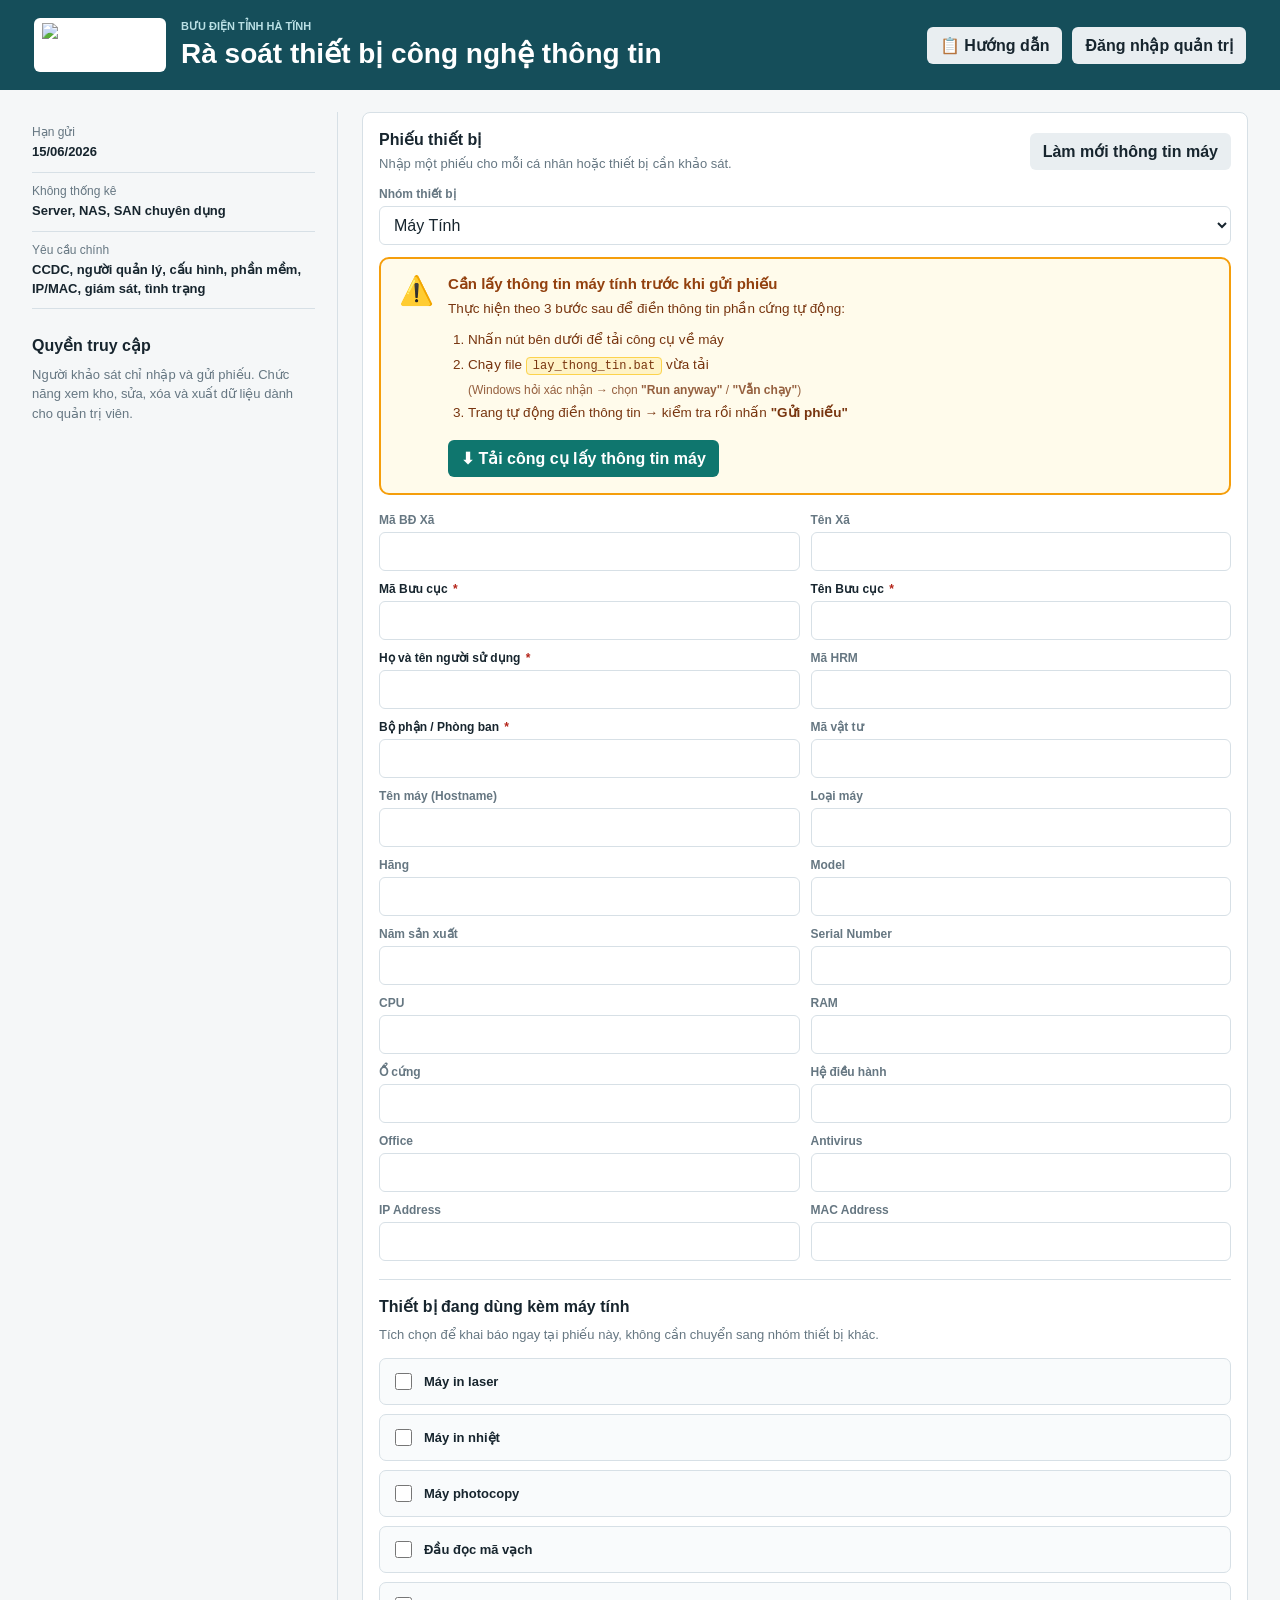
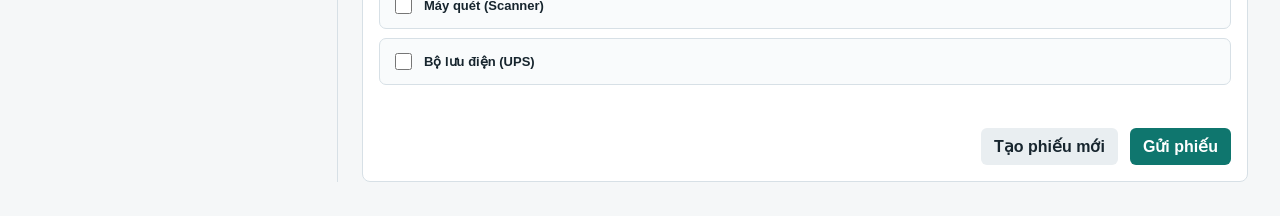
==== static/index.html @ 548a3b02 "Fix Kaspersky: viet lai bat khong dung iex; them banner canh bao lay thong tin may" ====
<!doctype html>
<html lang="vi">
  <head>
    <meta charset="utf-8" />
    <meta name="viewport" content="width=device-width, initial-scale=1" />
    <title>Bưu điện tỉnh Hà Tĩnh – Rà soát thiết bị CNTT</title>
    <meta name="description" content="Công cụ rà soát thiết bị CNTT – Bưu điện tỉnh Hà Tĩnh. Nhập phiếu khảo sát máy tính, máy in, thiết bị mạng và các thiết bị CNTT khác." />
    <link rel="stylesheet" href="styles.css" />
    <!-- SheetJS để đọc/ghi Excel phía trình duyệt -->
    <script src="https://cdn.sheetjs.com/xlsx-0.20.3/package/dist/xlsx.full.min.js"></script>
  </head>
  <body>
    <header class="topbar">
      <div class="brand">
        <img src="vnpost-logo.png" alt="Vietnam Post" class="brand-logo" />
        <div>
          <p class="eyebrow">BƯU ĐIỆN TỈNH HÀ TĨNH</p>
          <h1>Rà soát thiết bị công nghệ thông tin</h1>
        </div>
      </div>
      <div class="top-actions">
        <a href="huong_dan.html" target="_blank" class="ghost" style="padding:9px 13px;border-radius:6px;font-weight:650;text-decoration:none;background:#e9eef1;color:#17252e">📋 Hướng dẫn</a>
        <button id="btn-admin-login" class="ghost">Đăng nhập quản trị</button>
        <button id="btn-admin-logout" class="ghost is-hidden">Đăng xuất</button>
        <button id="btn-export-json" class="ghost admin-only is-hidden">Xuất JSON</button>
        <button id="btn-export-excel" class="primary admin-only is-hidden">Xuất Excel mẫu</button>
      </div>
    </header>

    <main class="layout">
      <aside class="rail">
        <section>
          <h2></h2>
          <dl class="facts">
            <div><dt>Hạn gửi</dt><dd>15/06/2026</dd></div>
            <div><dt>Không thống kê</dt><dd>Server, NAS, SAN chuyên dụng</dd></div>
            <div><dt>Yêu cầu chính</dt><dd>CCDC, người quản lý, cấu hình, phần mềm, IP/MAC, giám sát, tình trạng</dd></div>
          </dl>
        </section>
        <section class="admin-only is-hidden">
          <h2>Nhập từ Excel đã điền</h2>
          <label class="drop" for="excel-file">
            <span id="file-name">Chọn file .xlsx</span>
            <small>Đọc các sheet đúng biểu mẫu rà soát</small>
          </label>
          <input id="excel-file" type="file" accept=".xlsx" hidden />
          <button id="btn-import" class="primary block" disabled>Nhập vào kho</button>
          <p id="import-status" class="status"></p>
        </section>
        <section class="admin-only is-hidden">
          <h2>Lọc nhanh</h2>
          <input id="search" class="input" placeholder="Tìm bưu cục, serial, hostname..." />
          <select id="category-filter" class="input"></select>
          <button id="btn-reset" class="danger block">Xóa dữ liệu đang lưu</button>
        </section>
        <section class="access-note">
          <h2>Quyền truy cập</h2>
          <p>Người khảo sát chỉ nhập và gửi phiếu. Chức năng xem kho, sửa, xóa và xuất dữ liệu dành cho quản trị viên.</p>
        </section>
      </aside>

      <section class="workspace">
        <form id="record-form" class="form-panel">
          <div class="form-head">
            <div>
              <h2>Phiếu thiết bị</h2>
              <p id="form-hint">Nhập một phiếu cho mỗi cá nhân hoặc thiết bị cần khảo sát.</p>
            </div>
            <button type="button" id="btn-local-info" class="ghost">Làm mới thông tin máy</button>
          </div>
          <div class="form-row">
            <label>
              <span>Nhóm thiết bị</span>
              <select id="category" class="input" required></select>
            </label>
          </div>
          <!-- Banner cảnh báo chưa lấy thông tin máy – chỉ hiện với nhóm Máy Tính -->
          <div id="machine-info-banner" class="mib is-hidden" role="alert">
            <div class="mib-icon">⚠️</div>
            <div class="mib-body">
              <strong>Cần lấy thông tin máy tính trước khi gửi phiếu</strong>
              <p>Thực hiện theo 3 bước sau để điền thông tin phần cứng tự động:</p>
              <ol class="mib-steps">
                <li>Nhấn nút bên dưới để tải công cụ về máy</li>
                <li>Chạy file <code>lay_thong_tin.bat</code> vừa tải<br>
                    <small>(Windows hỏi xác nhận → chọn <em>"Run anyway"</em> / <em>"Vẫn chạy"</em>)</small></li>
                <li>Trang tự động điền thông tin → kiểm tra rồi nhấn <strong>"Gửi phiếu"</strong></li>
              </ol>
              <button type="button" id="btn-mib-download" class="primary">⬇ Tải công cụ lấy thông tin máy</button>
            </div>
          </div>
          <div id="dynamic-fields" class="fields"></div>
          <section id="attachment-section" class="attachment-section is-hidden">
            <div class="attachment-heading">
              <h2>Thiết bị đang dùng kèm máy tính</h2>
              <p>Tích chọn để khai báo ngay tại phiếu này, không cần chuyển sang nhóm thiết bị khác.</p>
            </div>
            <div id="attachment-options" class="attachment-options"></div>
          </section>
          <p id="form-status" class="status form-status"></p>
          <div class="form-actions">
            <button type="button" id="btn-new" class="ghost">Tạo phiếu mới</button>
            <button type="submit" class="primary">Gửi phiếu</button>
          </div>
        </form>

        <section id="admin-dashboard" class="admin-only is-hidden admin-dashboard">
          <section class="kpis" id="kpis"></section>
          <section class="list-panel">
            <div class="section-head">
              <h2>Dữ liệu đã ghi nhận</h2>
              <span id="record-count">0 bản ghi</span>
            </div>
            <div class="table-wrap">
              <table>
                <thead>
                  <tr>
                    <th>Nhóm</th>
                    <th>Bưu cục/Bộ phận</th>
                    <th>Tài sản</th>
                    <th>Định danh</th>
                    <th>Tình trạng</th>
                    <th></th>
                  </tr>
                </thead>
                <tbody id="record-body"></tbody>
              </table>
            </div>
          </section>
          <section class="analysis">
            <div>
              <h2>Thống kê theo nhóm</h2>
              <div id="category-bars" class="bars"></div>
            </div>
            <div>
              <h2>Đơn vị có nhiều thiết bị</h2>
              <div id="unit-bars" class="bars"></div>
            </div>
            <div>
              <h2>Tình trạng thiết bị</h2>
              <div id="status-bars" class="bars"></div>
            </div>
          </section>
        </section>
      </section>
    </main>

    <!-- Dialog đăng nhập quản trị bằng GitHub Personal Access Token -->
    <dialog id="admin-dialog" class="admin-dialog">
      <form id="admin-login-form" method="dialog">
        <div class="dialog-head">
          <h2>Đăng nhập quản trị</h2>
          <button type="button" id="btn-close-dialog" class="icon-button" aria-label="Đóng">×</button>
        </div>
        <label>
          <span>GitHub Personal Access Token</span>
          <input id="admin-password" class="input" type="password"
                 placeholder="github_pat_..." autocomplete="current-password" required />
        </label>
        <small style="color:var(--text-muted,#888);display:block;margin-top:4px">
          Tạo tại GitHub → Settings → Developer settings → Fine-grained tokens.<br>
          Cấp quyền <strong>Contents: Read &amp; Write</strong> cho repo Check_thiet_bi.
        </small>
        <label style="display:flex;align-items:center;gap:8px;margin-top:12px;cursor:pointer">
          <input type="checkbox" id="chk-save-write-token" checked />
          <span style="font-size:0.9em">Lưu token trên máy này để nhân viên có thể gửi phiếu</span>
        </label>
        <p id="admin-login-status" class="status"></p>
        <button type="submit" class="primary block">Đăng nhập</button>
      </form>
    </dialog>

    <script src="github-config.js"></script>
    <script src="app.js"></script>
  </body>
</html>
---- static/styles.css ----
:root {
  --ink: #17252e;
  --muted: #667782;
  --line: #d7e0e6;
  --canvas: #f5f7f8;
  --surface: #ffffff;
  --primary: #0f766e;
  --primary-dark: #115e59;
  --danger: #b42318;
  --warning: #b45309;
  --good: #167044;
  --soft: #e7f5f3;
  font-family: "Segoe UI", Arial, sans-serif;
  color: var(--ink);
  background: var(--canvas);
}

* {
  box-sizing: border-box;
}

body {
  margin: 0;
  min-width: 320px;
}

button,
input,
select,
textarea {
  font: inherit;
}

button {
  border: 0;
  border-radius: 6px;
  padding: 9px 13px;
  font-weight: 650;
  cursor: pointer;
}

button:disabled {
  opacity: 0.45;
  cursor: not-allowed;
}

.primary {
  background: var(--primary);
  color: white;
}

.primary:hover {
  background: var(--primary-dark);
}

.ghost {
  background: #e9eef1;
  color: var(--ink);
}

.danger {
  background: #fee4e2;
  color: var(--danger);
}

.block {
  width: 100%;
}

.topbar {
  min-height: 78px;
  padding: 18px clamp(18px, 3vw, 34px);
  display: flex;
  align-items: center;
  justify-content: space-between;
  gap: 18px;
  background: #154e5a;
  color: #fff;
}

.brand {
  display: flex;
  align-items: center;
  gap: 15px;
  min-width: 0;
}

.brand-logo {
  width: 132px;
  height: 54px;
  object-fit: contain;
  flex: 0 0 auto;
  border-radius: 6px;
  padding: 5px 8px;
  background: #fff;
}

h1,
h2 {
  margin: 0;
  letter-spacing: 0;
}

h1 {
  font-size: clamp(20px, 2.2vw, 28px);
  line-height: 1.2;
}

h2 {
  font-size: 16px;
  line-height: 1.35;
}

.eyebrow {
  margin: 0 0 4px;
  color: #b9dfe4;
  text-transform: uppercase;
  font-size: 11px;
  font-weight: 800;
  letter-spacing: 0;
}

.top-actions {
  display: flex;
  gap: 10px;
  flex-wrap: wrap;
  justify-content: flex-end;
}

.is-hidden {
  display: none !important;
}

.layout {
  max-width: 1540px;
  margin: 0 auto;
  padding: 22px clamp(14px, 2.6vw, 32px) 34px;
  display: grid;
  grid-template-columns: 306px minmax(0, 1fr);
  gap: 24px;
}

.rail {
  border-right: 1px solid var(--line);
  padding-right: 22px;
  display: flex;
  flex-direction: column;
  gap: 26px;
}

.facts {
  margin: 13px 0 0;
  display: grid;
  gap: 11px;
}

.facts div {
  border-bottom: 1px solid var(--line);
  padding-bottom: 10px;
}

.facts dt {
  color: var(--muted);
  font-size: 12px;
}

.facts dd {
  margin: 4px 0 0;
  font-size: 13px;
  font-weight: 650;
  line-height: 1.45;
}

.drop {
  margin: 12px 0 10px;
  min-height: 92px;
  border: 1px dashed #93a7b0;
  border-radius: 8px;
  background: var(--surface);
  display: grid;
  align-content: center;
  gap: 5px;
  padding: 15px;
  cursor: pointer;
}

.drop span {
  font-weight: 700;
  overflow-wrap: anywhere;
}

.drop small,
.status,
#form-hint {
  color: var(--muted);
  line-height: 1.45;
}

.status {
  min-height: 20px;
  margin: 8px 0 0;
  font-size: 13px;
}

.form-status {
  font-weight: 650;
}

.form-status.is-success {
  color: var(--good);
}

.form-status.is-error {
  color: var(--danger);
}

/* ── Trường bắt buộc & validation ── */
.req-mark {
  display: inline !important;  /* Ghi đè label span { display:block } */
  color: var(--danger);
  font-weight: 800;
  margin-left: 2px;
  vertical-align: baseline;
}

label.is-required > span {
  color: var(--ink);
}

.input-error {
  border-color: var(--danger) !important;
  background: #fff5f5 !important;
  outline: 2px solid #fee2e2;
}

.input-error:focus {
  outline-color: var(--danger);
}


.input {
  width: 100%;
  min-height: 39px;
  border: 1px solid var(--line);
  border-radius: 6px;
  background: var(--surface);
  padding: 8px 10px;
  color: var(--ink);
}

.rail .input {
  margin-bottom: 9px;
}

.workspace {
  min-width: 0;
  display: grid;
  gap: 18px;
}

.access-note p,
.attachment-heading p {
  margin: 8px 0 0;
  color: var(--muted);
  font-size: 13px;
  line-height: 1.5;
}

.kpis {
  display: grid;
  grid-template-columns: repeat(6, minmax(120px, 1fr));
  gap: 10px;
}

.kpi {
  background: var(--surface);
  border: 1px solid var(--line);
  border-radius: 8px;
  padding: 12px 13px;
}

.kpi span {
  display: block;
  color: var(--muted);
  font-size: 12px;
  line-height: 1.3;
}

.kpi strong {
  display: block;
  margin-top: 6px;
  font-size: 22px;
  line-height: 1.1;
}

.kpi.warn strong {
  color: var(--warning);
}

.kpi.bad strong {
  color: var(--danger);
}

.entry-grid {
  display: grid;
  grid-template-columns: minmax(360px, 0.9fr) minmax(420px, 1.1fr);
  gap: 18px;
  align-items: start;
}

.form-panel,
.list-panel,
.analysis > div {
  background: var(--surface);
  border: 1px solid var(--line);
  border-radius: 8px;
}

.form-panel {
  padding: 16px;
  max-width: 1080px;
}

.form-head,
.section-head,
.form-actions {
  display: flex;
  align-items: center;
  justify-content: space-between;
  gap: 12px;
}

.form-head {
  margin-bottom: 14px;
}

.form-head p {
  margin: 4px 0 0;
  font-size: 13px;
}

.form-row {
  margin-bottom: 12px;
}

label span {
  display: block;
  margin-bottom: 5px;
  color: var(--muted);
  font-size: 12px;
  font-weight: 650;
}

.fields {
  display: grid;
  grid-template-columns: repeat(2, minmax(0, 1fr));
  gap: 11px;
}

.fields label.is-wide {
  grid-column: 1 / -1;
}

textarea.input {
  min-height: 72px;
  resize: vertical;
}

.form-actions {
  margin-top: 15px;
  justify-content: flex-end;
}

.attachment-section {
  margin-top: 18px;
  border-top: 1px solid var(--line);
  padding-top: 16px;
}

.attachment-options {
  margin-top: 13px;
  display: grid;
  gap: 9px;
}

.attachment-item {
  border: 1px solid var(--line);
  border-radius: 7px;
  background: #f9fbfc;
  padding: 11px;
}

.attachment-toggle {
  display: flex;
  align-items: center;
  gap: 9px;
  font-weight: 700;
  cursor: pointer;
}

.attachment-toggle input {
  width: 17px;
  height: 17px;
  accent-color: var(--primary);
}

.attachment-toggle span {
  margin: 0;
  color: var(--ink);
  font-size: 13px;
}

.attachment-fields {
  margin-top: 10px;
  display: grid;
  grid-template-columns: minmax(0, 1fr) minmax(180px, 0.55fr);
  gap: 10px;
}

.admin-dashboard {
  display: grid;
  gap: 18px;
}

.list-panel {
  min-width: 0;
  overflow: hidden;
}

.section-head {
  padding: 14px 15px;
  border-bottom: 1px solid var(--line);
}

.section-head span {
  color: var(--muted);
  font-size: 13px;
}

.table-wrap {
  overflow: auto;
  max-height: 646px;
}

table {
  width: 100%;
  border-collapse: collapse;
  min-width: 760px;
}

th,
td {
  border-bottom: 1px solid var(--line);
  padding: 9px 10px;
  text-align: left;
  vertical-align: top;
  font-size: 13px;
  line-height: 1.35;
}

th {
  position: sticky;
  top: 0;
  z-index: 1;
  background: #eef4f6;
  color: #41545f;
  font-weight: 750;
}

td:last-child {
  width: 112px;
  white-space: nowrap;
}

.row-actions {
  display: flex;
  gap: 6px;
}

.row-actions button {
  padding: 6px 8px;
  font-size: 12px;
}

.pill {
  display: inline-flex;
  align-items: center;
  border-radius: 999px;
  padding: 3px 8px;
  background: var(--soft);
  color: #155e75;
  font-size: 12px;
  font-weight: 700;
}

.analysis {
  display: grid;
  grid-template-columns: repeat(3, minmax(0, 1fr));
  gap: 18px;
}

.analysis > div {
  padding: 15px;
}

.bars {
  margin-top: 12px;
  display: grid;
  gap: 9px;
}

.bar-row {
  display: grid;
  grid-template-columns: minmax(95px, 1fr) 56px;
  gap: 9px;
  align-items: center;
}

.bar-label {
  min-width: 0;
  overflow: hidden;
  text-overflow: ellipsis;
  white-space: nowrap;
  color: var(--muted);
  font-size: 12px;
}

.bar-track {
  grid-column: 1 / -1;
  height: 8px;
  border-radius: 999px;
  background: #e5ebef;
  overflow: hidden;
}

.bar-fill {
  height: 100%;
  min-width: 2px;
  background: var(--primary);
}

.admin-dialog {
  width: min(390px, calc(100vw - 28px));
  border: 0;
  border-radius: 8px;
  padding: 0;
  box-shadow: 0 22px 70px rgba(23, 37, 46, 0.28);
}

.admin-dialog::backdrop {
  background: rgba(17, 34, 43, 0.58);
}

.admin-dialog form {
  padding: 18px;
}

.dialog-head {
  margin-bottom: 16px;
  display: flex;
  align-items: center;
  justify-content: space-between;
  gap: 12px;
}

.icon-button {
  width: 34px;
  height: 34px;
  padding: 0;
  border-radius: 50%;
  background: #edf1f3;
  color: var(--ink);
  font-size: 22px;
  line-height: 1;
}

@media (max-width: 1180px) {
  .layout,
  .entry-grid,
  .analysis {
    grid-template-columns: 1fr;
  }

  .rail {
    border-right: 0;
    padding-right: 0;
    border-bottom: 1px solid var(--line);
    padding-bottom: 18px;
  }

  .kpis {
    grid-template-columns: repeat(3, minmax(120px, 1fr));
  }

  .form-panel {
    max-width: none;
  }
}

@media (max-width: 720px) {
  .topbar,
  .form-head,
  .section-head {
    align-items: flex-start;
    flex-direction: column;
  }

  .kpis,
  .fields,
  .attachment-fields {
    grid-template-columns: 1fr;
  }

  .top-actions,
  .top-actions button {
    width: 100%;
  }

  .brand {
    align-items: flex-start;
  }

  .brand-logo {
    width: 96px;
    height: 46px;
  }
}

/* ── Banner yêu cầu lấy thông tin máy (Machine Info Banner) ──────────────── */

.mib {
  background: #fffbeb;
  border: 2px solid #f59e0b;
  border-radius: 10px;
  padding: 16px 18px;
  margin-bottom: 18px;
  display: flex;
  align-items: flex-start;
  gap: 14px;
  animation: mib-in 0.25s ease;
}

@keyframes mib-in {
  from { opacity: 0; transform: translateY(-6px); }
  to   { opacity: 1; transform: translateY(0); }
}

.mib-icon {
  font-size: 28px;
  flex: 0 0 auto;
  line-height: 1;
  margin-top: 2px;
}

.mib-body > strong {
  display: block;
  font-size: 15px;
  color: #92400e;
  font-weight: 700;
}

.mib-body > p {
  margin: 6px 0 8px;
  color: #78350f;
  font-size: 13.5px;
  line-height: 1.5;
}

.mib-steps {
  margin: 0 0 14px 20px;
  padding: 0;
  color: #78350f;
  font-size: 13.5px;
  line-height: 1.85;
}

.mib-steps code {
  background: #fef3c7;
  border: 1px solid #fcd34d;
  padding: 1px 6px;
  border-radius: 4px;
  font-family: monospace;
  font-size: 12px;
}

.mib-steps small {
  display: block;
  font-size: 12px;
  opacity: 0.78;
  margin-top: 1px;
}

.mib-steps em {
  font-style: normal;
  font-weight: 600;
}
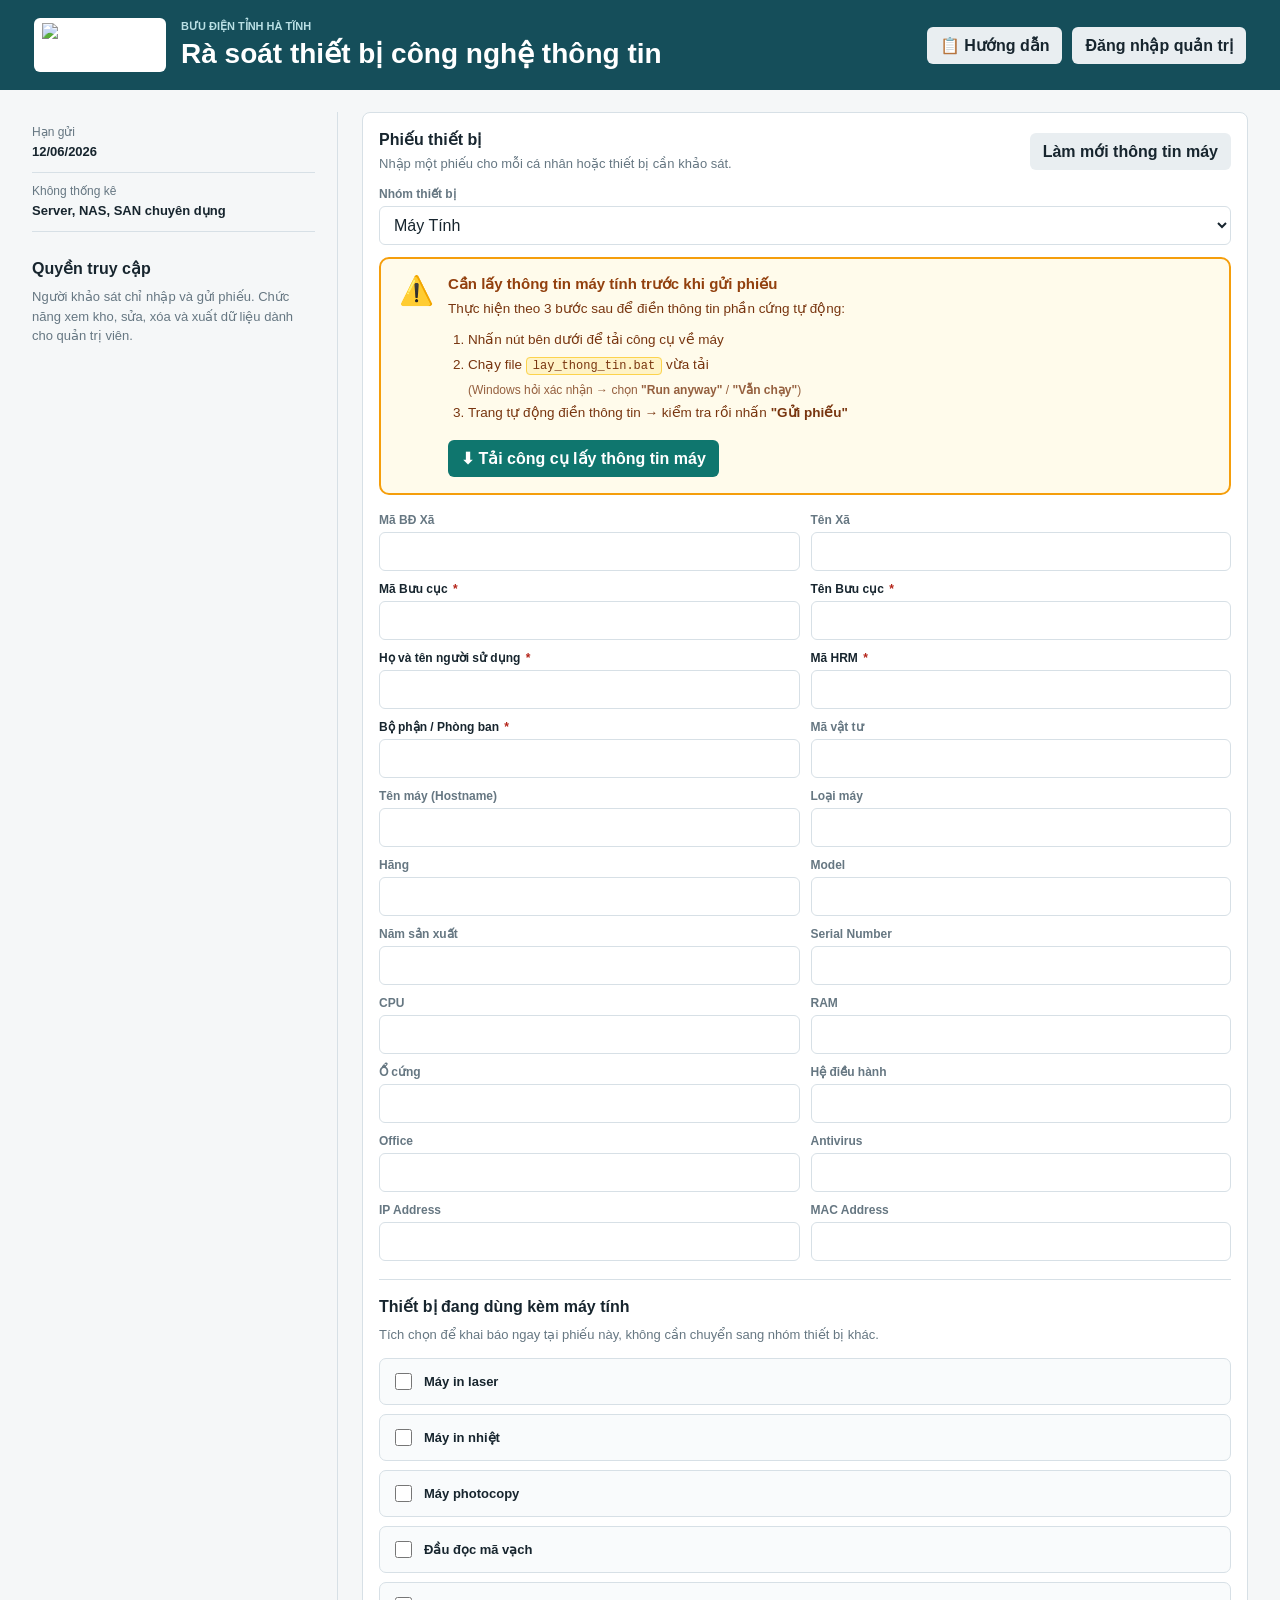
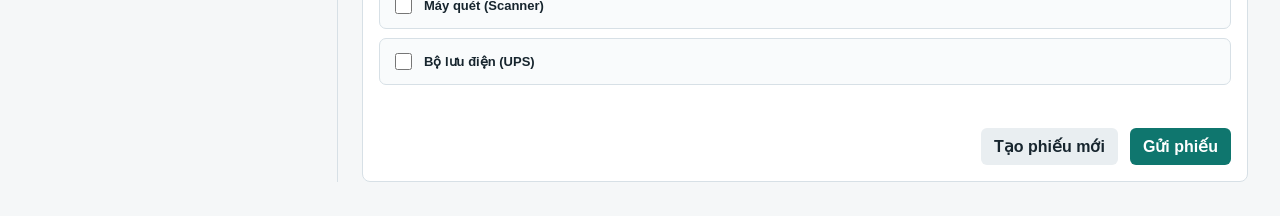
==== commit 86f4b9cb: "trien khai qltb_sonla" ====
--- a/static/index.html
+++ b/static/index.html
@@ -32,9 +32,9 @@
         <section>
           <h2></h2>
           <dl class="facts">
-            <div><dt>Hạn gửi</dt><dd>15/06/2026</dd></div>
+            <div><dt>Hạn gửi</dt><dd>12/06/2026</dd></div>
             <div><dt>Không thống kê</dt><dd>Server, NAS, SAN chuyên dụng</dd></div>
-            <div><dt>Yêu cầu chính</dt><dd>CCDC, người quản lý, cấu hình, phần mềm, IP/MAC, giám sát, tình trạng</dd></div>
+         
           </dl>
         </section>
         <section class="admin-only is-hidden">
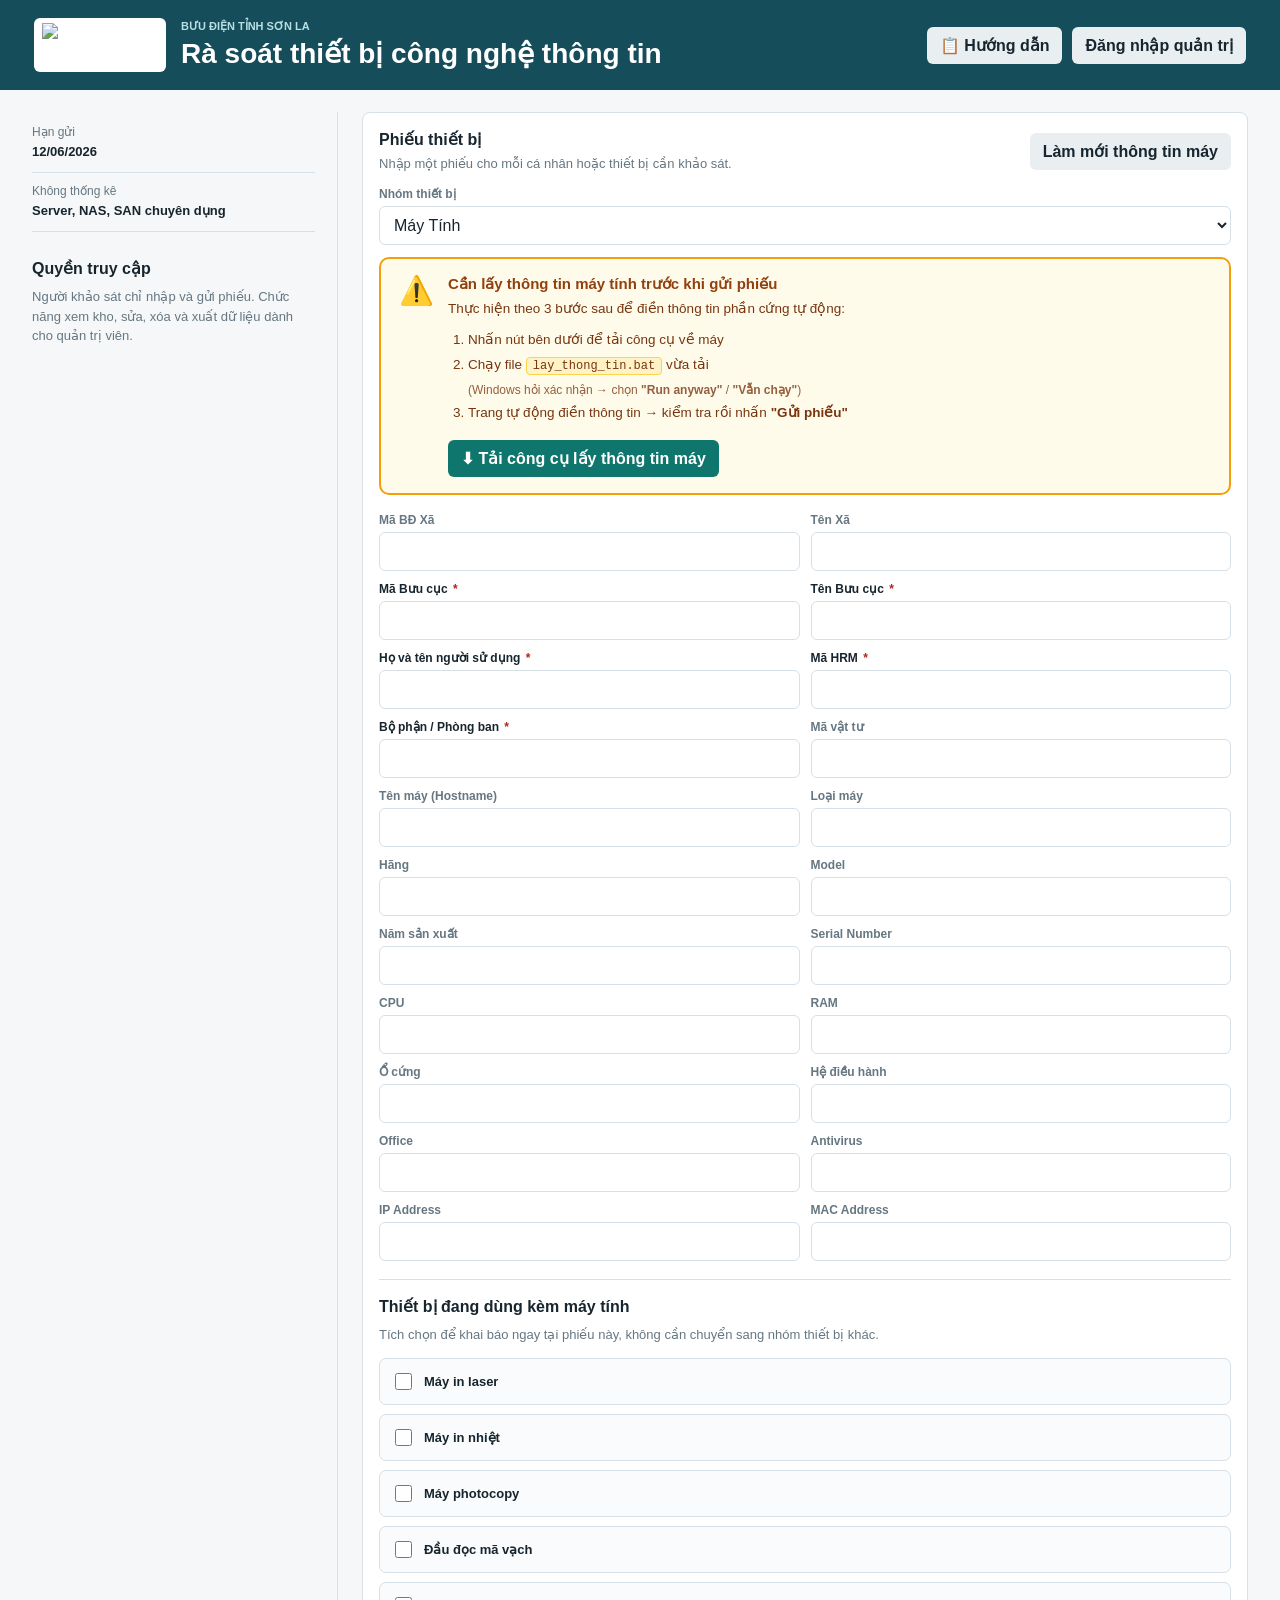
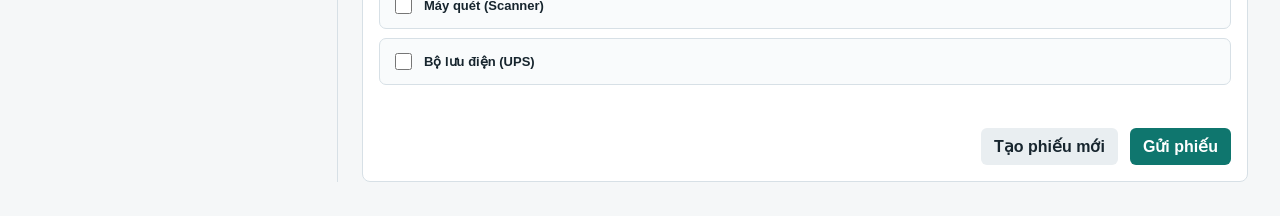
==== commit 81a4ac24: "Update index.html" ====
--- a/static/index.html
+++ b/static/index.html
@@ -3,8 +3,8 @@
   <head>
     <meta charset="utf-8" />
     <meta name="viewport" content="width=device-width, initial-scale=1" />
-    <title>Bưu điện tỉnh Hà Tĩnh – Rà soát thiết bị CNTT</title>
-    <meta name="description" content="Công cụ rà soát thiết bị CNTT – Bưu điện tỉnh Hà Tĩnh. Nhập phiếu khảo sát máy tính, máy in, thiết bị mạng và các thiết bị CNTT khác." />
+    <title>Bưu điện tỉnh Sơn La – Rà soát thiết bị CNTT</title>
+    <meta name="description" content="Công cụ rà soát thiết bị CNTT – Bưu điện tỉnh Sơn La. Nhập phiếu khảo sát máy tính, máy in, thiết bị mạng và các thiết bị CNTT khác." />
     <link rel="stylesheet" href="styles.css" />
     <!-- SheetJS để đọc/ghi Excel phía trình duyệt -->
     <script src="https://cdn.sheetjs.com/xlsx-0.20.3/package/dist/xlsx.full.min.js"></script>
@@ -14,7 +14,7 @@
       <div class="brand">
         <img src="vnpost-logo.png" alt="Vietnam Post" class="brand-logo" />
         <div>
-          <p class="eyebrow">BƯU ĐIỆN TỈNH HÀ TĨNH</p>
+          <p class="eyebrow">BƯU ĐIỆN TỈNH SƠN LA</p>
           <h1>Rà soát thiết bị công nghệ thông tin</h1>
         </div>
       </div>
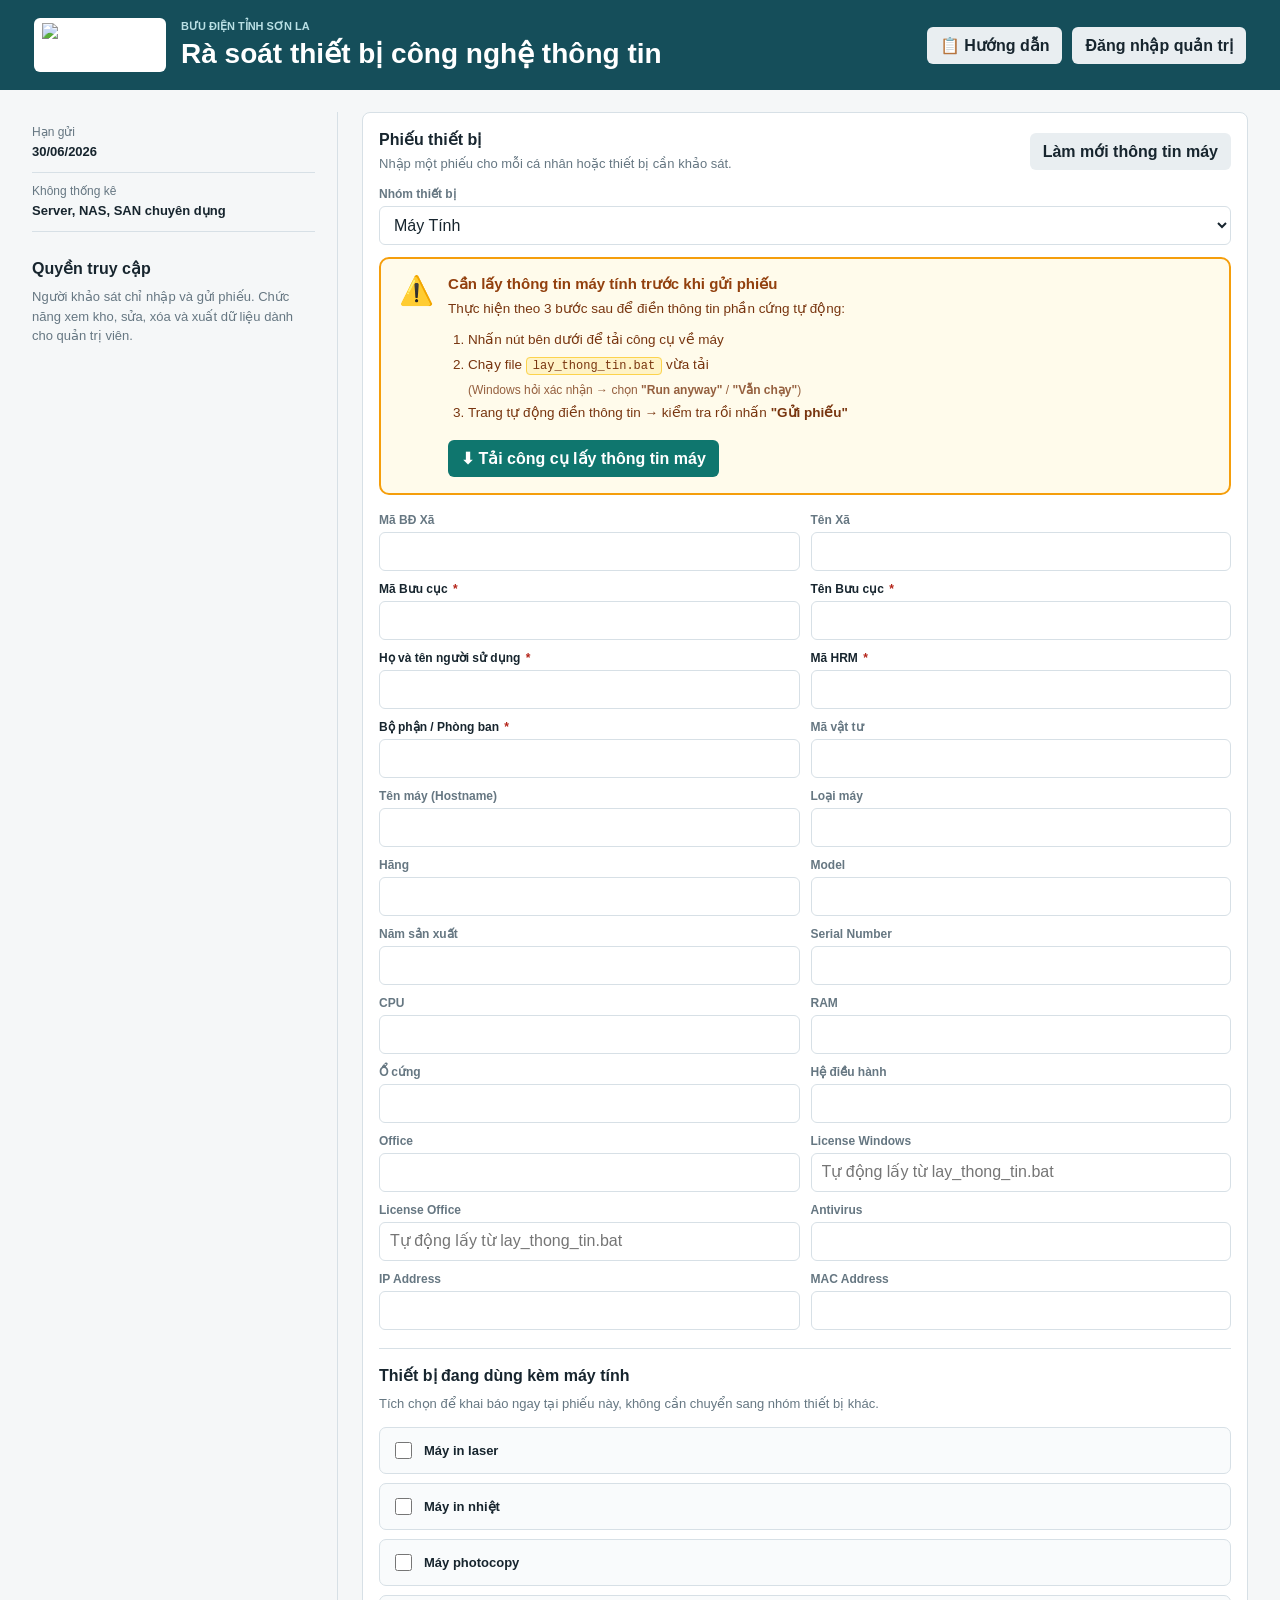
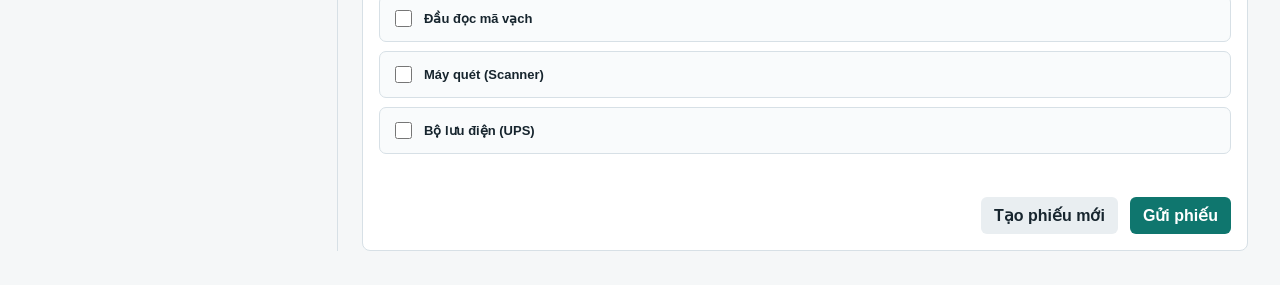
==== commit a3d94c07: "Update index.html" ====
--- a/static/index.html
+++ b/static/index.html
@@ -32,7 +32,7 @@
         <section>
           <h2></h2>
           <dl class="facts">
-            <div><dt>Hạn gửi</dt><dd>12/06/2026</dd></div>
+            <div><dt>Hạn gửi</dt><dd>30/06/2026</dd></div>
             <div><dt>Không thống kê</dt><dd>Server, NAS, SAN chuyên dụng</dd></div>
          
           </dl>
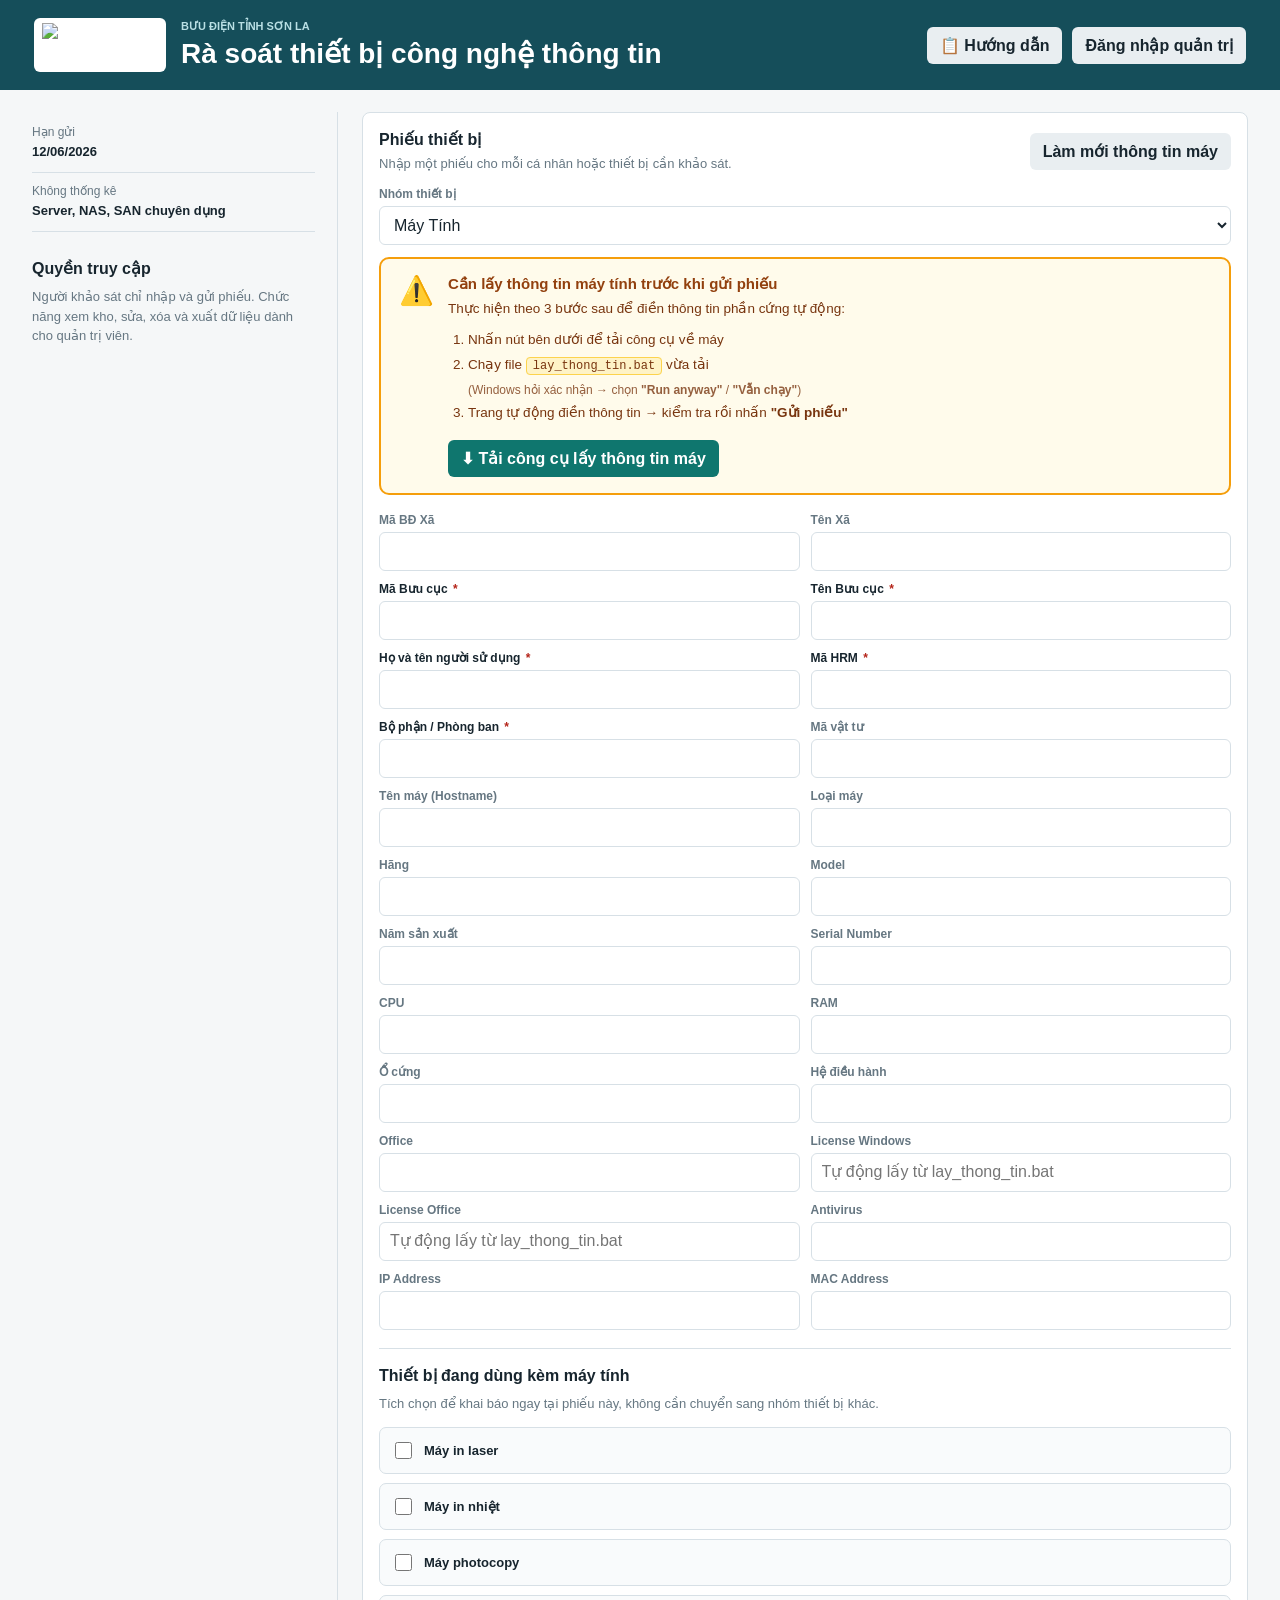
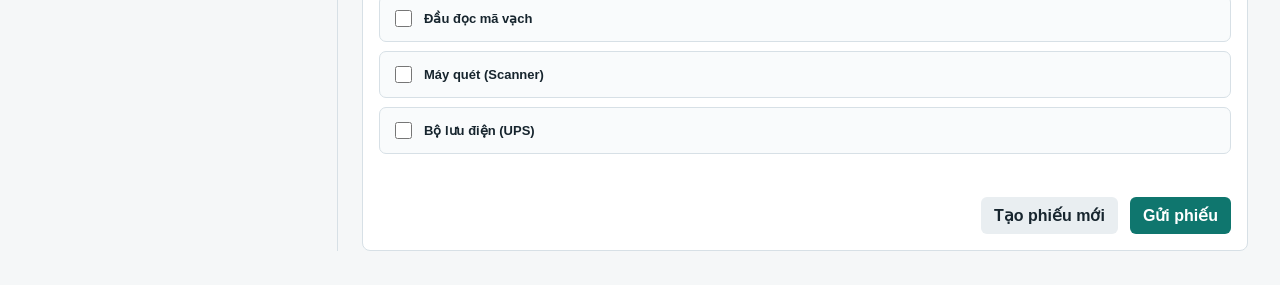
==== commit a53b50ae: "Update MBC auto Fill" ====
--- a/static/index.html
+++ b/static/index.html
@@ -32,7 +32,7 @@
         <section>
           <h2></h2>
           <dl class="facts">
-            <div><dt>Hạn gửi</dt><dd>30/06/2026</dd></div>
+            <div><dt>Hạn gửi</dt><dd>12/06/2026</dd></div>
             <div><dt>Không thống kê</dt><dd>Server, NAS, SAN chuyên dụng</dd></div>
          
           </dl>
@@ -170,7 +170,9 @@
       </form>
     </dialog>
 
+    
     <script src="github-config.js"></script>
     <script src="app.js"></script>
+    <script src="mbc_drop.js"></script>
   </body>
 </html>
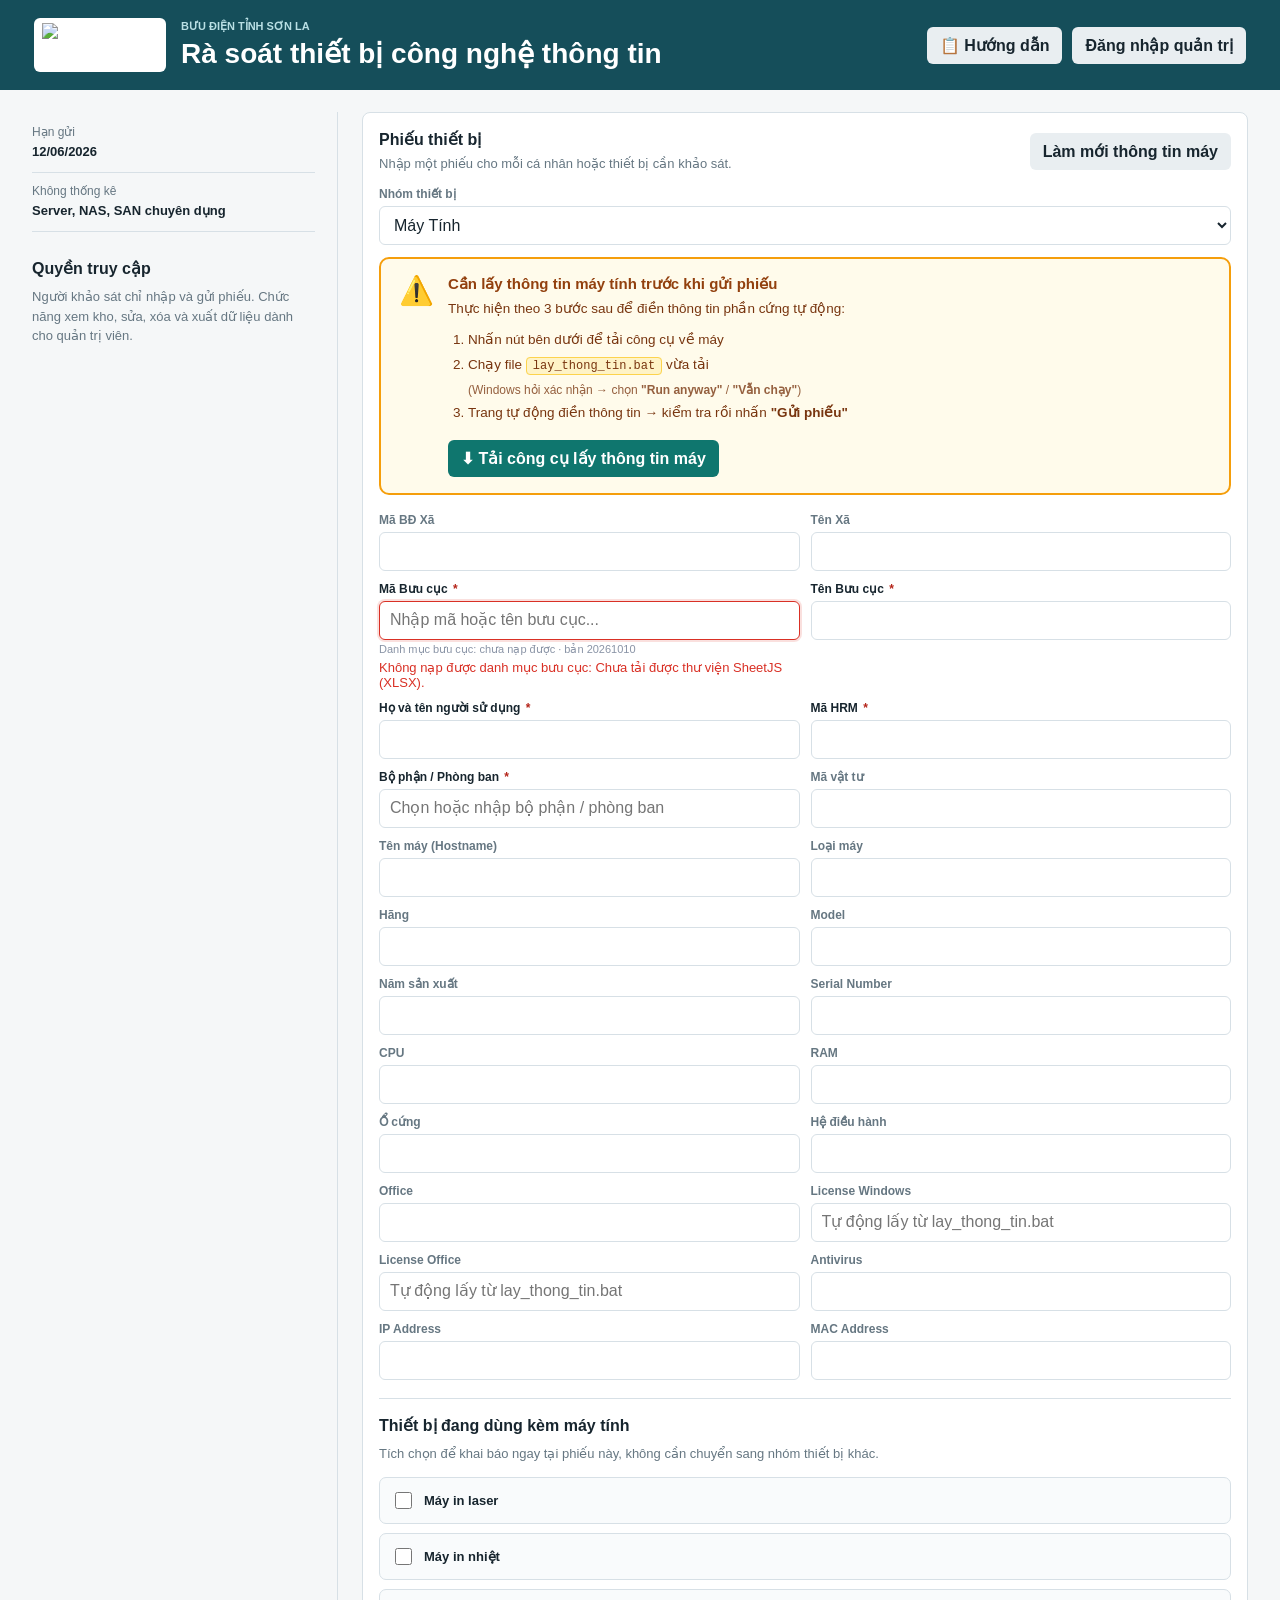
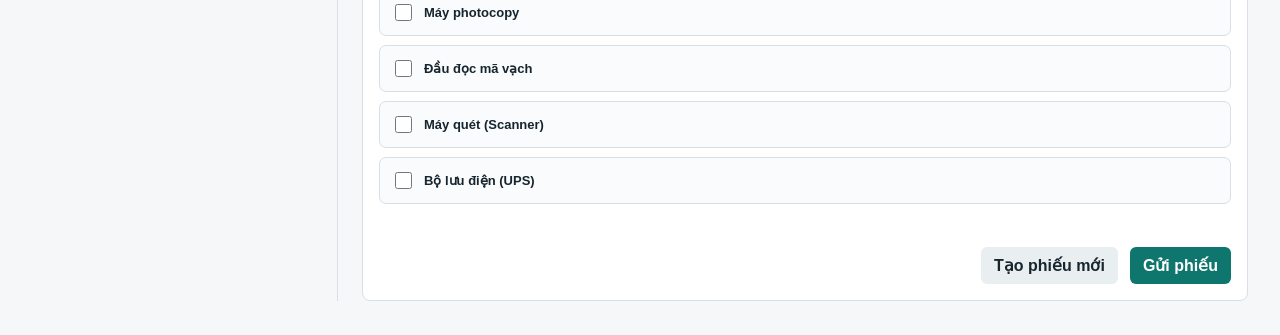
==== commit e6297a68: "UpdatAutoFillmbc" ====
--- a/static/index.html
+++ b/static/index.html
@@ -8,6 +8,8 @@
     <link rel="stylesheet" href="styles.css" />
     <!-- SheetJS để đọc/ghi Excel phía trình duyệt -->
     <script src="https://cdn.sheetjs.com/xlsx-0.20.3/package/dist/xlsx.full.min.js"></script>
+    <!-- CDN dự phòng nếu cdn.sheetjs.com bị chặn -->
+    <script>window.XLSX || document.write('<script src="https://cdnjs.cloudflare.com/ajax/libs/xlsx/0.18.5/xlsx.full.min.js"><\/script>');</script>
   </head>
   <body>
     <header class="topbar">
@@ -145,6 +147,18 @@
       </section>
     </main>
 
+    <!-- Popup báo đã tự điền xong thông tin máy tính -->
+    <dialog id="machine-done-dialog" class="machine-done-dialog" aria-labelledby="machine-done-title">
+      <div class="machine-done-icon" aria-hidden="true">✅</div>
+      <h2 id="machine-done-title">Đã tự động điền xong</h2>
+      <p>
+        Bạn đã tự động điền xong thông tin máy tính.<br>
+        Hãy <strong class="md-em">TÍCH CHỌN Ở CUỐI PHIẾU</strong> và điền thông tin
+        <strong class="md-em">THIẾT BỊ ĐANG DÙNG KÈM</strong> máy tính sau đó <strong>gửi phiếu</strong>.
+      </p>
+      <button type="button" id="btn-machine-done-close" class="primary block">Đã hiểu</button>
+    </dialog>
+
     <!-- Dialog đăng nhập quản trị bằng GitHub Personal Access Token -->
     <dialog id="admin-dialog" class="admin-dialog">
       <form id="admin-login-form" method="dialog">
@@ -172,7 +186,7 @@
 
     
     <script src="github-config.js"></script>
-    <script src="app.js"></script>
-    <script src="mbc_drop.js"></script>
+    <script src="app.js?v=20261011"></script>
+    <script src="mbc_drop.js?v=20261011"></script>
   </body>
 </html>
--- a/static/styles.css
+++ b/static/styles.css
@@ -694,3 +694,24 @@
   font-style: normal;
   font-weight: 600;
 }
+
+/* ─── Popup đã tự điền xong thông tin máy tính ─── */
+.machine-done-dialog {
+  border: 0;
+  border-radius: 12px;
+  padding: 26px 28px 22px;
+  width: min(460px, calc(100vw - 32px));
+  text-align: center;
+  box-shadow: 0 18px 48px rgba(0, 0, 0, .35);
+  color: #17252e;
+}
+.machine-done-dialog::backdrop { background: rgba(0, 0, 0, .55); }
+.machine-done-dialog[open] { animation: machineDonePop .2s ease-out; }
+.machine-done-icon { font-size: 42px; line-height: 1; }
+.machine-done-dialog h2 { margin: 10px 0 12px; color: #0b6b3a; font-size: 20px; }
+.machine-done-dialog p { margin: 0 0 18px; line-height: 1.65; font-size: 15px; }
+.machine-done-dialog .md-em { color: #d32f2f; }
+@keyframes machineDonePop {
+  from { transform: scale(.92); opacity: 0; }
+  to   { transform: scale(1);   opacity: 1; }
+}
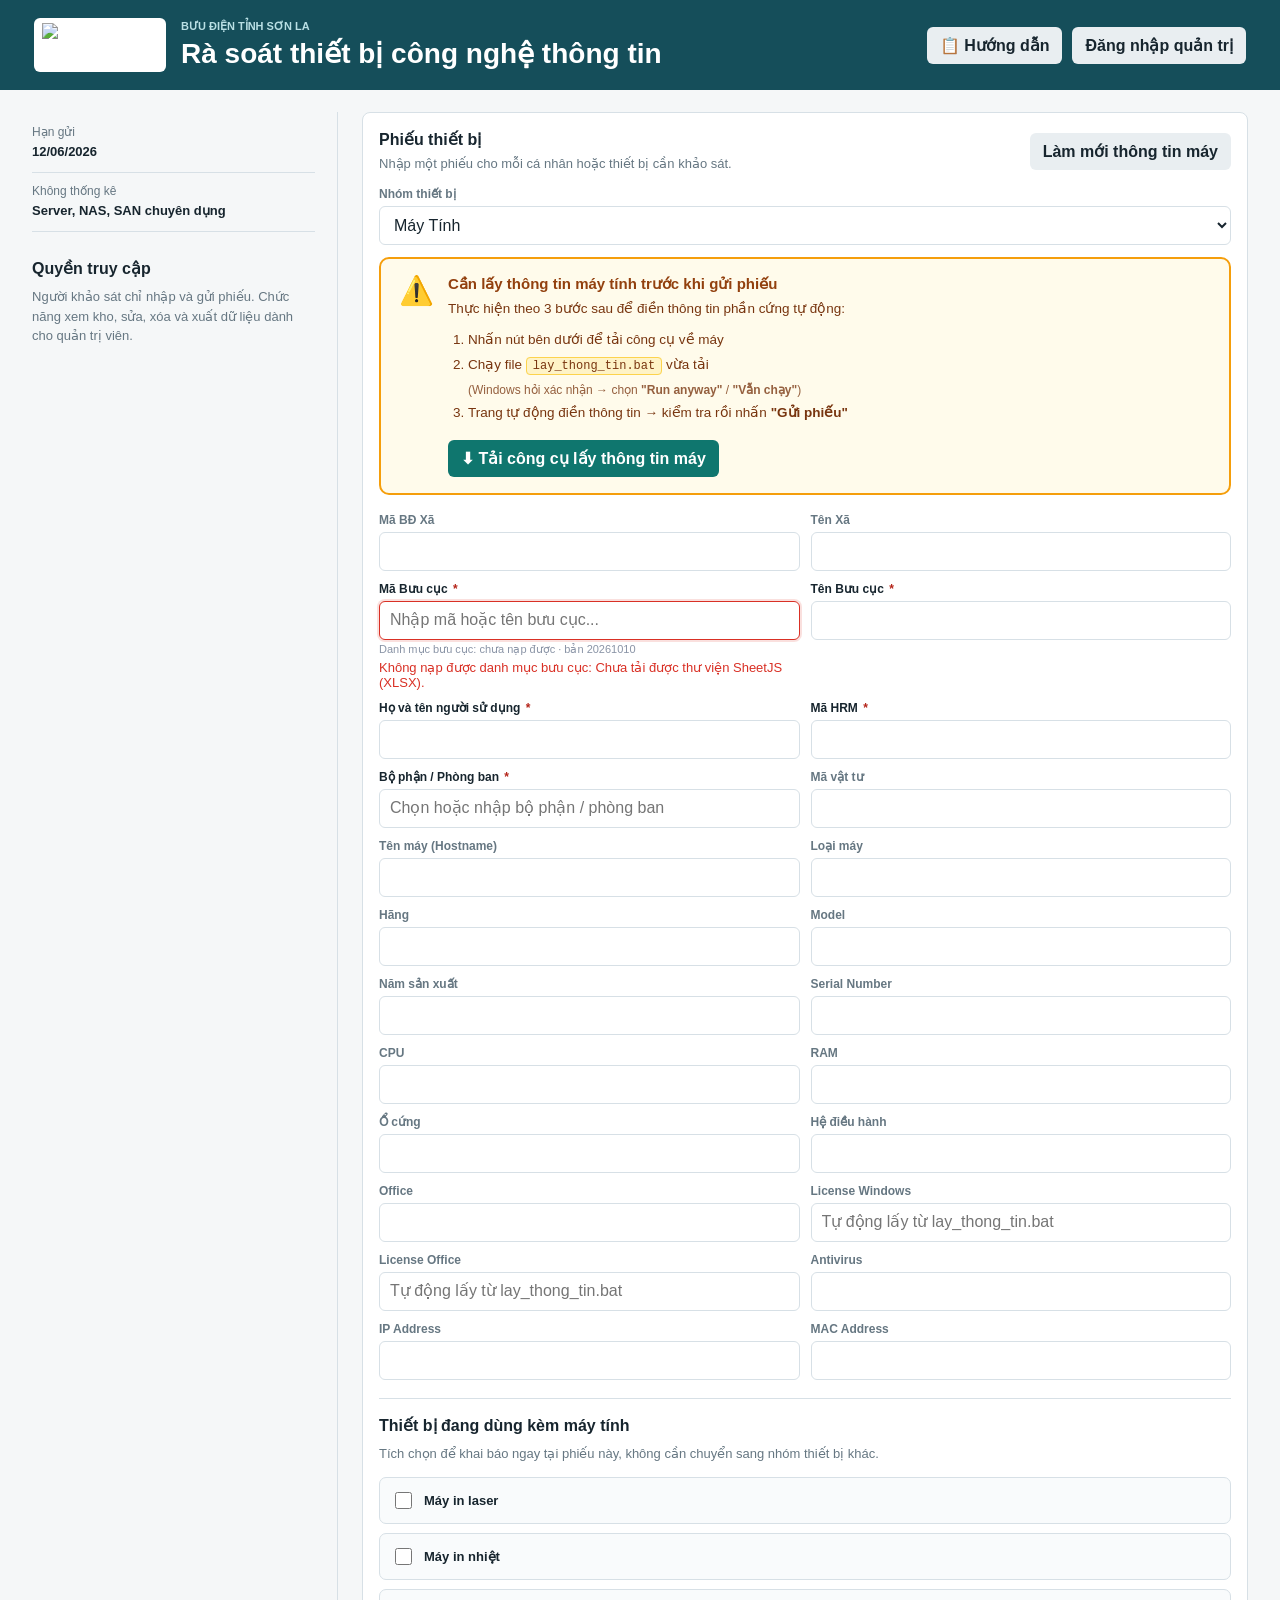
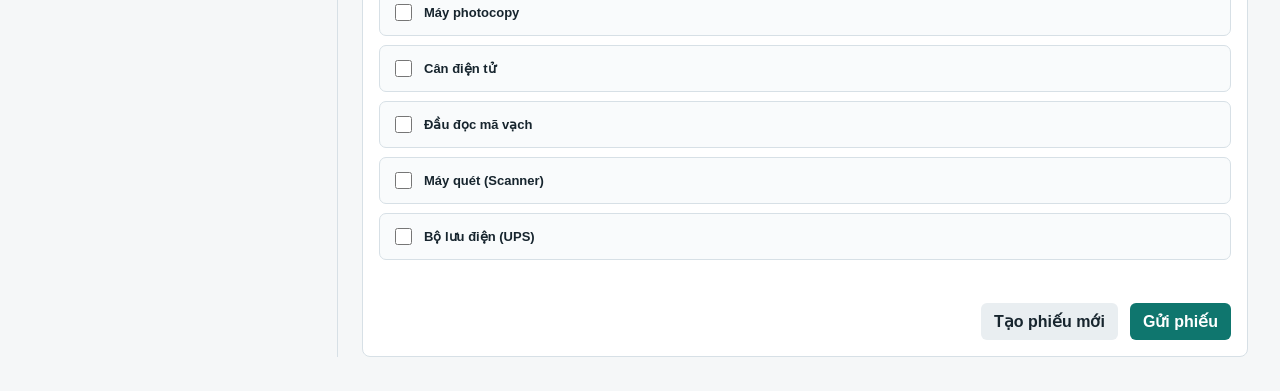
==== commit 90711046: "UpdatAutoFillmbc" ====
--- a/static/index.html
+++ b/static/index.html
@@ -153,8 +153,8 @@
       <h2 id="machine-done-title">Đã tự động điền xong</h2>
       <p>
         Bạn đã tự động điền xong thông tin máy tính.<br>
-        Hãy <strong class="md-em">TÍCH CHỌN Ở CUỐI PHIẾU</strong> và điền thông tin
-        <strong class="md-em">THIẾT BỊ ĐANG DÙNG KÈM</strong> máy tính sau đó <strong>gửi phiếu</strong>.
+        Hãy <strong class="md-em">TÍCH CHỌN Ở CUỐI PHIẾU</strong> và
+        <strong class="md-em">ĐIỀN THÔNG TIN THIẾT BỊ ĐANG DÙNG KÈM MÁY TÍNH</strong> sau đó gửi phiếu.
       </p>
       <button type="button" id="btn-machine-done-close" class="primary block">Đã hiểu</button>
     </dialog>
@@ -186,7 +186,7 @@
 
     
     <script src="github-config.js"></script>
-    <script src="app.js?v=20261011"></script>
-    <script src="mbc_drop.js?v=20261011"></script>
+    <script src="app.js?v=20261012"></script>
+    <script src="mbc_drop.js?v=20261012"></script>
   </body>
 </html>
